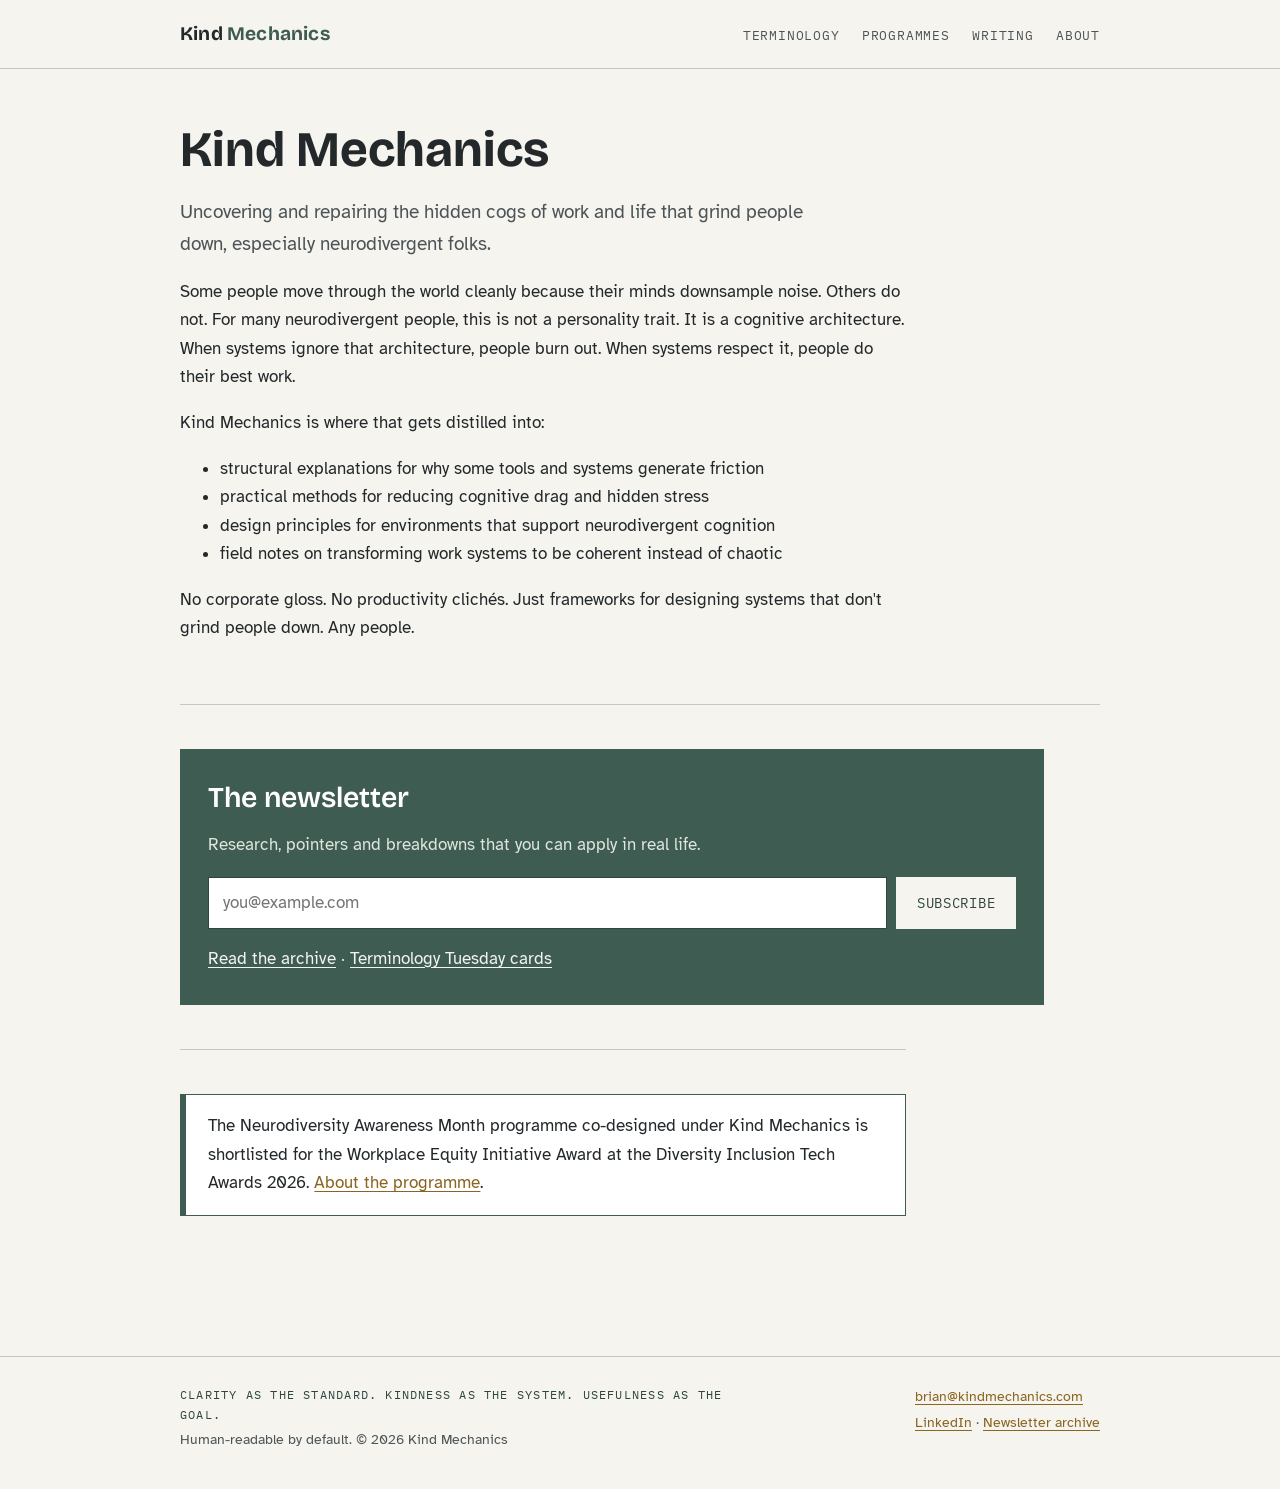
==== index.html @ a437c19c "Add files via upload" ====
<!DOCTYPE html>
<html lang="en-IE">
<head>
<meta charset="utf-8">
<meta name="viewport" content="width=device-width, initial-scale=1">
<title>Kind Mechanics</title>
<meta name="description" content="Kind Mechanics uncovers and repairs the hidden cogs of work and life that grind people down, especially neurodivergent folks.">
<link rel="preconnect" href="https://fonts.googleapis.com">
<link rel="preconnect" href="https://fonts.gstatic.com" crossorigin>
<link href="https://fonts.googleapis.com/css2?family=Atkinson+Hyperlegible:ital,wght@0,400;0,700;1,400&family=Bricolage+Grotesque:wght@500;600;700&family=IBM+Plex+Mono:wght@400;500&display=swap" rel="stylesheet">
<link rel="stylesheet" href="style.css">
</head>
<body>
<a class="skip-link" href="#main">Skip to content</a>

<header class="site">
  <div class="site-inner">
    <a class="wordmark" href="index.html">Kind<span> Mechanics</span></a>
    <nav class="primary" aria-label="Site">
      <a href="https://terminology.kindmechanics.com/">Terminology</a>
      <a href="work.html">Programmes</a>
      <a href="writing.html">Writing</a>
      <a href="about.html">About</a>
    </nav>
  </div>
</header>

<main id="main">

  <section class="prose" style="padding-top:3.25rem;">
    <h1>Kind Mechanics</h1>
    <p class="lede">Uncovering and repairing the hidden cogs of work and life that grind people down, especially neurodivergent folks.</p>
    <p>Some people move through the world cleanly because their minds downsample noise. Others do not. For many neurodivergent people, this is not a personality trait. It is a cognitive architecture. When systems ignore that architecture, people burn out. When systems respect it, people do their best work.</p>
    <p>Kind Mechanics is where that gets distilled into:</p>
    <ul>
      <li>structural explanations for why some tools and systems generate friction</li>
      <li>practical methods for reducing cognitive drag and hidden stress</li>
      <li>design principles for environments that support neurodivergent cognition</li>
      <li>field notes on transforming work systems to be coherent instead of chaotic</li>
    </ul>
    <p>No corporate gloss. No productivity clichés. Just frameworks for designing systems that don't grind people down. Any people.</p>
  </section>

  <section>
    <div class="subscribe">
      <h2>The newsletter</h2>
      <p>Research, pointers and breakdowns that you can apply in real life.</p>
      <form action="https://buttondown.com/api/emails/embed-subscribe/kindmechanics" method="post" target="_blank">
        <label for="bd-email" style="position:absolute;left:-9999px;">Email address</label>
        <input type="email" name="email" id="bd-email" placeholder="you@example.com" required>
        <button type="submit">Subscribe</button>
      </form>
      <p style="margin-top:1rem;margin-bottom:0;"><a href="https://buttondown.com/kindmechanics/archive/" style="color:#f2f4ef;">Read the archive</a> · <a href="https://terminology.kindmechanics.com/" style="color:#f2f4ef;">Terminology Tuesday cards</a></p>
    </div>
  </section>

  <section class="prose">
    <div class="recognition">
      <p>The Neurodiversity Awareness Month programme co-designed under Kind Mechanics is shortlisted for the Workplace Equity Initiative Award at the Diversity Inclusion Tech Awards 2026. <a href="work.html">About the programme</a>.</p>
    </div>
  </section>

</main>

<footer class="site">
  <div class="foot-inner">
    <div>
      <p class="foot-motto">Clarity as the Standard. Kindness as the System. Usefulness as the Goal.</p>
      <p>Human-readable by default. © 2026 Kind Mechanics</p>
    </div>
    <div>
      <p><a href="mailto:brian@kindmechanics.com">brian@kindmechanics.com</a></p>
      <p><a href="https://www.linkedin.com/company/kind-mechanics/">LinkedIn</a> · <a href="https://buttondown.com/kindmechanics/archive/">Newsletter archive</a></p>
    </div>
  </div>
</footer>
</body>
</html>
---- style.css ----
/* Kind Mechanics — kindmechanics.com
   Palette: workshop enamel + graphite + brass on warm paper.
   Type: Bricolage Grotesque (display) / Atkinson Hyperlegible (body) / IBM Plex Mono (labels).
   Principle: the site demonstrates low cognitive drag. No motion, no tricks. */

:root {
  --paper: #f5f4ee;
  --panel: #edecE3;
  --ink: #23282b;
  --ink-soft: #4c5457;
  --enamel: #3e5c52;
  --enamel-deep: #2e463f;
  --brass: #8a6420;
  --line: #c9c8bc;
  --measure: 66ch;
}

* { box-sizing: border-box; }

html { scroll-behavior: auto; }

body {
  margin: 0;
  background: var(--paper);
  color: var(--ink);
  font-family: "Atkinson Hyperlegible", system-ui, sans-serif;
  font-size: 1.075rem;
  line-height: 1.65;
}

/* ---------- skip link + focus ---------- */

.skip-link {
  position: absolute;
  left: -9999px;
  top: 0;
  background: var(--enamel);
  color: #fff;
  padding: 0.5rem 1rem;
  z-index: 10;
}
.skip-link:focus { left: 0.5rem; top: 0.5rem; }

:focus-visible {
  outline: 3px solid var(--brass);
  outline-offset: 2px;
}

/* ---------- header ---------- */

header.site {
  border-bottom: 1px solid var(--line);
  background: var(--paper);
}

.site-inner {
  max-width: 60rem;
  margin: 0 auto;
  padding: 1.1rem 1.25rem;
  display: flex;
  align-items: baseline;
  justify-content: space-between;
  gap: 1rem;
  flex-wrap: wrap;
}

.wordmark {
  font-family: "Bricolage Grotesque", sans-serif;
  font-weight: 700;
  font-size: 1.2rem;
  letter-spacing: 0.01em;
  color: var(--ink);
  text-decoration: none;
}
.wordmark span { color: var(--enamel); }

nav.primary { display: flex; gap: 1.4rem; flex-wrap: wrap; }

nav.primary a {
  font-family: "IBM Plex Mono", monospace;
  font-size: 0.82rem;
  letter-spacing: 0.06em;
  text-transform: uppercase;
  color: var(--ink-soft);
  text-decoration: none;
  padding-bottom: 2px;
  border-bottom: 2px solid transparent;
}
nav.primary a:hover { color: var(--ink); border-bottom-color: var(--line); }
nav.primary a[aria-current="page"] {
  color: var(--enamel-deep);
  border-bottom-color: var(--enamel);
}

/* ---------- layout ---------- */

main {
  max-width: 60rem;
  margin: 0 auto;
  padding: 0 1.25rem 4rem;
}

section { padding: 2.75rem 0; }
section + section { border-top: 1px solid var(--line); }

.prose { max-width: var(--measure); }
.prose p { margin: 0 0 1.1rem; }

.eyebrow {
  font-family: "IBM Plex Mono", monospace;
  font-size: 0.78rem;
  letter-spacing: 0.14em;
  text-transform: uppercase;
  color: var(--brass);
  margin: 0 0 0.9rem;
}

h1, h2, h3 {
  font-family: "Bricolage Grotesque", sans-serif;
  line-height: 1.15;
  color: var(--ink);
  margin: 0 0 1.2rem;
}
h1 { font-size: clamp(2rem, 5vw, 3.1rem); font-weight: 700; max-width: 24ch; }
h2 { font-size: clamp(1.35rem, 3vw, 1.8rem); font-weight: 600; }
h3 { font-size: 1.12rem; font-weight: 600; margin-bottom: 0.5rem; }

a { color: var(--brass); text-decoration-thickness: 1px; text-underline-offset: 3px; }
a:hover { color: var(--enamel-deep); }

.lede {
  font-size: 1.2rem;
  color: var(--ink-soft);
  max-width: 52ch;
}

/* ---------- hero ---------- */

.hero {
  display: grid;
  grid-template-columns: minmax(0, 1.4fr) minmax(0, 1fr);
  gap: 2.5rem;
  align-items: center;
  padding-top: 3.5rem;
}

.hero figure { margin: 0; }
.hero figcaption {
  font-family: "IBM Plex Mono", monospace;
  font-size: 0.74rem;
  color: var(--ink-soft);
  margin-top: 0.6rem;
}

@media (max-width: 46rem) {
  .hero { grid-template-columns: 1fr; }
  .hero figure { max-width: 20rem; }
}

/* ---------- distil grid ---------- */

.distil {
  display: grid;
  grid-template-columns: repeat(auto-fit, minmax(15.5rem, 1fr));
  gap: 1px;
  background: var(--line);
  border: 1px solid var(--line);
  max-width: 54rem;
}
.distil > div {
  background: var(--panel);
  padding: 1.3rem 1.4rem;
}
.distil h3 { color: var(--enamel-deep); }
.distil p { margin: 0; font-size: 0.98rem; color: var(--ink-soft); }

/* ---------- recognition strip ---------- */

.recognition {
  border: 1px solid var(--enamel);
  border-left: 6px solid var(--enamel);
  background: #fff;
  padding: 1.1rem 1.4rem;
  max-width: 54rem;
}
.recognition p { margin: 0; }
.recognition .eyebrow { margin-bottom: 0.35rem; }

/* ---------- entries (work / writing lists) ---------- */

.entry {
  max-width: var(--measure);
  padding: 1.6rem 0;
}
.entry + .entry { border-top: 1px dashed var(--line); }
.entry .meta {
  font-family: "IBM Plex Mono", monospace;
  font-size: 0.76rem;
  letter-spacing: 0.08em;
  text-transform: uppercase;
  color: var(--ink-soft);
  margin-bottom: 0.4rem;
}
.entry p:last-child { margin-bottom: 0; }

/* ---------- newsletter ---------- */

.subscribe {
  background: var(--enamel);
  color: #f2f4ef;
  padding: 2rem 1.75rem;
  max-width: 54rem;
}
.subscribe h2 { color: #fff; margin-bottom: 0.5rem; }
.subscribe p { color: #dfe6dd; max-width: 52ch; }
.subscribe form { display: flex; gap: 0.6rem; flex-wrap: wrap; margin-top: 1.1rem; }
.subscribe input[type="email"] {
  flex: 1 1 16rem;
  padding: 0.65rem 0.85rem;
  font: inherit;
  border: 1px solid var(--enamel-deep);
  background: #fff;
  color: var(--ink);
}
.subscribe button {
  padding: 0.65rem 1.3rem;
  font-family: "IBM Plex Mono", monospace;
  font-size: 0.85rem;
  letter-spacing: 0.05em;
  text-transform: uppercase;
  border: none;
  background: var(--paper);
  color: var(--enamel-deep);
  cursor: pointer;
}
.subscribe button:hover { background: #fff; }

/* ---------- footer ---------- */

footer.site {
  border-top: 1px solid var(--line);
  margin-top: 2rem;
}
.foot-inner {
  max-width: 60rem;
  margin: 0 auto;
  padding: 1.6rem 1.25rem 2.2rem;
  display: flex;
  justify-content: space-between;
  gap: 1.5rem;
  flex-wrap: wrap;
  font-size: 0.9rem;
  color: var(--ink-soft);
}
.foot-inner p { margin: 0.15rem 0; }
.foot-motto {
  max-width: 34rem;
  font-family: "IBM Plex Mono", monospace;
  font-size: 0.76rem;
  letter-spacing: 0.1em;
  text-transform: uppercase;
  color: var(--enamel-deep);
}

/* ---------- colophon ---------- */

.colophon {
  border: 1px dashed var(--line);
  background: var(--panel);
  padding: 1.3rem 1.5rem;
  max-width: var(--measure);
  font-size: 0.95rem;
  color: var(--ink-soft);
}
.colophon p { margin: 0 0 0.7rem; }
.colophon p:last-child { margin: 0; }

/* ---------- reduced motion (belt and braces: there is none anyway) ---------- */

@media (prefers-reduced-motion: reduce) {
  *, *::before, *::after { animation: none !important; transition: none !important; }
}
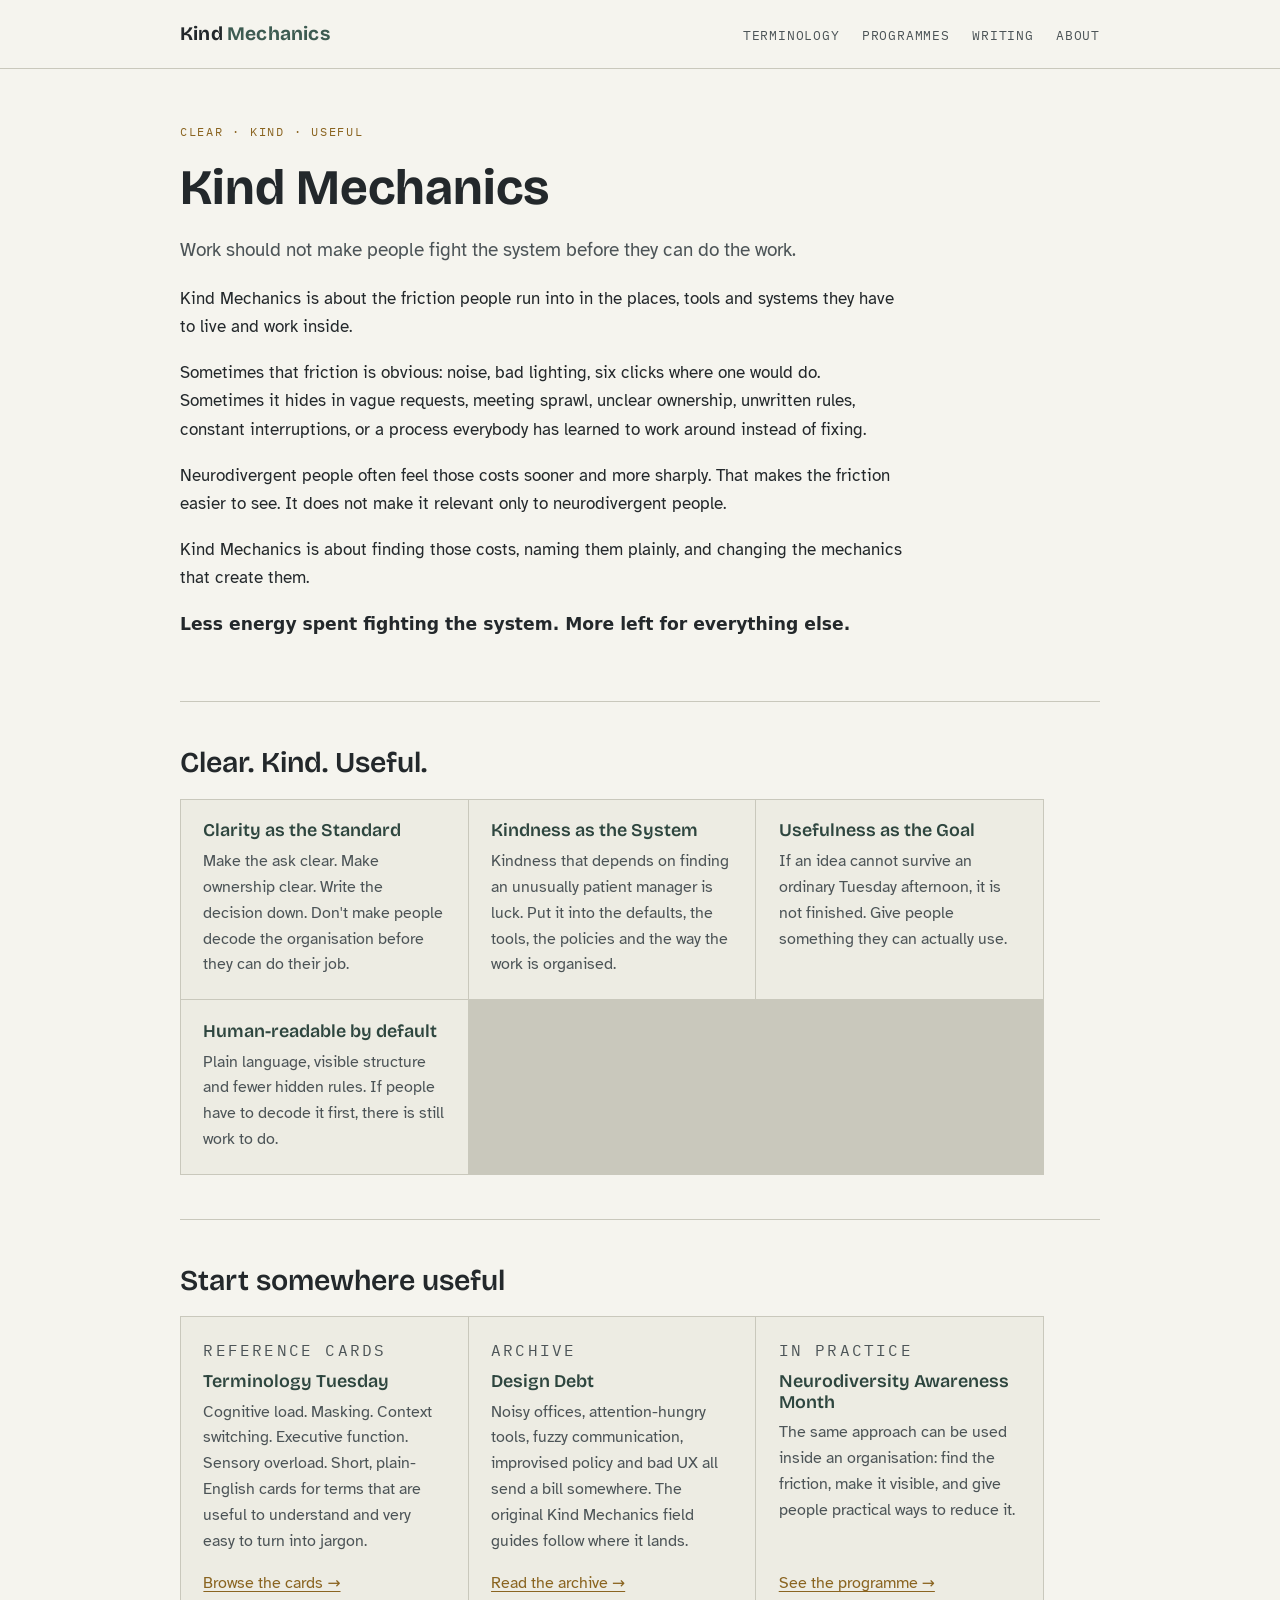
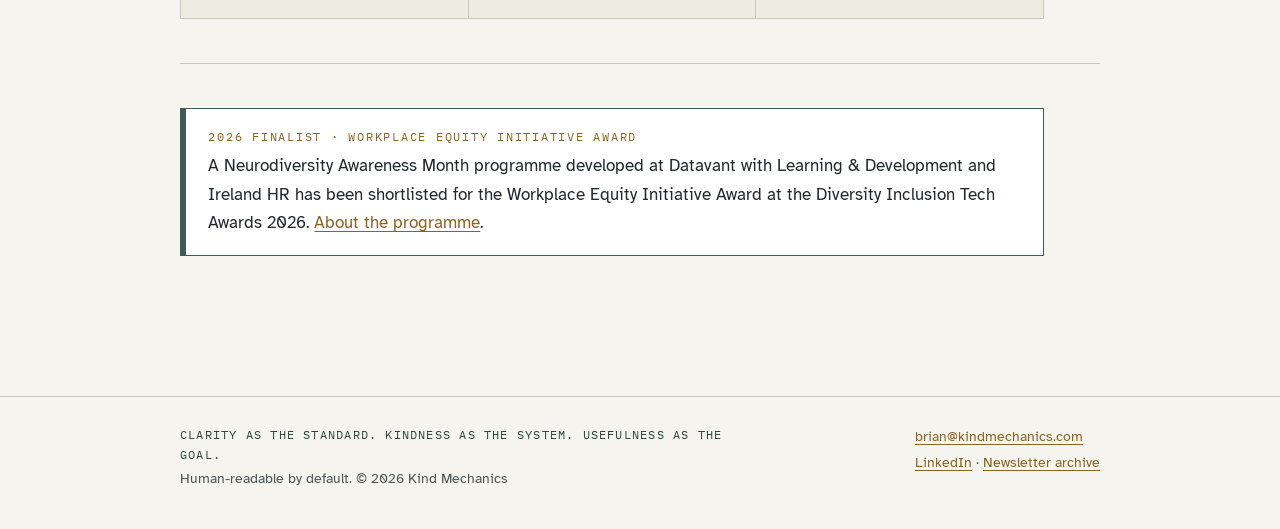
==== commit d232e1f7: "Add files via upload" ====
--- a/index.html
+++ b/index.html
@@ -4,7 +4,7 @@
 <meta charset="utf-8">
 <meta name="viewport" content="width=device-width, initial-scale=1">
 <title>Kind Mechanics</title>
-<meta name="description" content="Kind Mechanics uncovers and repairs the hidden cogs of work and life that grind people down, especially neurodivergent folks.">
+<meta name="description" content="Kind Mechanics finds the hidden friction in workplaces, tools and systems, then looks for clearer, kinder and more useful ways to design them.">
 <link rel="preconnect" href="https://fonts.googleapis.com">
 <link rel="preconnect" href="https://fonts.gstatic.com" crossorigin>
 <link href="https://fonts.googleapis.com/css2?family=Atkinson+Hyperlegible:ital,wght@0,400;0,700;1,400&family=Bricolage+Grotesque:wght@500;600;700&family=IBM+Plex+Mono:wght@400;500&display=swap" rel="stylesheet">
@@ -15,6 +15,7 @@
 
 <header class="site">
   <div class="site-inner">
+    <!-- Replace this text wordmark with the original Kind Mechanics logo when the logo asset is added to the repo. -->
     <a class="wordmark" href="index.html">Kind<span> Mechanics</span></a>
     <nav class="primary" aria-label="Site">
       <a href="https://terminology.kindmechanics.com/">Terminology</a>
@@ -27,36 +28,67 @@
 
 <main id="main">
 
-  <section class="prose" style="padding-top:3.25rem;">
+  <section class="prose intro">
+    <p class="eyebrow">Clear · Kind · Useful</p>
     <h1>Kind Mechanics</h1>
-    <p class="lede">Uncovering and repairing the hidden cogs of work and life that grind people down, especially neurodivergent folks.</p>
-    <p>Some people move through the world cleanly because their minds downsample noise. Others do not. For many neurodivergent people, this is not a personality trait. It is a cognitive architecture. When systems ignore that architecture, people burn out. When systems respect it, people do their best work.</p>
-    <p>Kind Mechanics is where that gets distilled into:</p>
-    <ul>
-      <li>structural explanations for why some tools and systems generate friction</li>
-      <li>practical methods for reducing cognitive drag and hidden stress</li>
-      <li>design principles for environments that support neurodivergent cognition</li>
-      <li>field notes on transforming work systems to be coherent instead of chaotic</li>
-    </ul>
-    <p>No corporate gloss. No productivity clichés. Just frameworks for designing systems that don't grind people down. Any people.</p>
+    <p class="lede">Work should not make people fight the system before they can do the work.</p>
+    <p>Kind Mechanics is about the friction people run into in the places, tools and systems they have to live and work inside.</p>
+    <p>Sometimes that friction is obvious: noise, bad lighting, six clicks where one would do. Sometimes it hides in vague requests, meeting sprawl, unclear ownership, unwritten rules, constant interruptions, or a process everybody has learned to work around instead of fixing.</p>
+    <p>Neurodivergent people often feel those costs sooner and more sharply. That makes the friction easier to see. It does not make it relevant only to neurodivergent people.</p>
+    <p>Kind Mechanics is about finding those costs, naming them plainly, and changing the mechanics that create them.</p>
+    <p><strong>Less energy spent fighting the system. More left for everything else.</strong></p>
   </section>
 
   <section>
-    <div class="subscribe">
-      <h2>The newsletter</h2>
-      <p>Research, pointers and breakdowns that you can apply in real life.</p>
-      <form action="https://buttondown.com/api/emails/embed-subscribe/kindmechanics" method="post" target="_blank">
-        <label for="bd-email" style="position:absolute;left:-9999px;">Email address</label>
-        <input type="email" name="email" id="bd-email" placeholder="you@example.com" required>
-        <button type="submit">Subscribe</button>
-      </form>
-      <p style="margin-top:1rem;margin-bottom:0;"><a href="https://buttondown.com/kindmechanics/archive/" style="color:#f2f4ef;">Read the archive</a> · <a href="https://terminology.kindmechanics.com/" style="color:#f2f4ef;">Terminology Tuesday cards</a></p>
+    <h2>Clear. Kind. Useful.</h2>
+    <div class="distil">
+      <div>
+        <h3>Clarity as the Standard</h3>
+        <p>Make the ask clear. Make ownership clear. Write the decision down. Don't make people decode the organisation before they can do their job.</p>
+      </div>
+      <div>
+        <h3>Kindness as the System</h3>
+        <p>Kindness that depends on finding an unusually patient manager is luck. Put it into the defaults, the tools, the policies and the way the work is organised.</p>
+      </div>
+      <div>
+        <h3>Usefulness as the Goal</h3>
+        <p>If an idea cannot survive an ordinary Tuesday afternoon, it is not finished. Give people something they can actually use.</p>
+      </div>
+      <div>
+        <h3>Human-readable by default</h3>
+        <p>Plain language, visible structure and fewer hidden rules. If people have to decode it first, there is still work to do.</p>
+      </div>
     </div>
   </section>
 
-  <section class="prose">
+  <section>
+    <h2>Start somewhere useful</h2>
+    <div class="distil start-grid">
+      <div>
+        <p class="eyebrow">Reference cards</p>
+        <h3>Terminology Tuesday</h3>
+        <p>Cognitive load. Masking. Context switching. Executive function. Sensory overload. Short, plain-English cards for terms that are useful to understand and very easy to turn into jargon.</p>
+        <p class="card-link"><a href="https://terminology.kindmechanics.com/">Browse the cards →</a></p>
+      </div>
+      <div>
+        <p class="eyebrow">Archive</p>
+        <h3>Design Debt</h3>
+        <p>Noisy offices, attention-hungry tools, fuzzy communication, improvised policy and bad UX all send a bill somewhere. The original Kind Mechanics field guides follow where it lands.</p>
+        <p class="card-link"><a href="https://buttondown.com/kindmechanics/archive/">Read the archive →</a></p>
+      </div>
+      <div>
+        <p class="eyebrow">In practice</p>
+        <h3>Neurodiversity Awareness Month</h3>
+        <p>The same approach can be used inside an organisation: find the friction, make it visible, and give people practical ways to reduce it.</p>
+        <p class="card-link"><a href="work.html">See the programme →</a></p>
+      </div>
+    </div>
+  </section>
+
+  <section>
     <div class="recognition">
-      <p>The Neurodiversity Awareness Month programme co-designed under Kind Mechanics is shortlisted for the Workplace Equity Initiative Award at the Diversity Inclusion Tech Awards 2026. <a href="work.html">About the programme</a>.</p>
+      <p class="eyebrow">2026 finalist · Workplace Equity Initiative Award</p>
+      <p>A Neurodiversity Awareness Month programme developed at Datavant with Learning &amp; Development and Ireland HR has been shortlisted for the Workplace Equity Initiative Award at the Diversity Inclusion Tech Awards 2026. <a href="work.html">About the programme</a>.</p>
     </div>
   </section>
 
--- a/style.css
+++ b/style.css
@@ -280,3 +280,43 @@
 @media (prefers-reduced-motion: reduce) {
   *, *::before, *::after { animation: none !important; transition: none !important; }
 }
+
+/* ---------- revised content helpers ---------- */
+
+.intro { padding-top: 3.25rem; }
+
+.pull-line {
+  font-family: "Bricolage Grotesque", sans-serif;
+  font-size: 1.28rem;
+  font-weight: 600;
+  color: var(--enamel-deep);
+}
+
+.start-grid > div { display: flex; flex-direction: column; }
+.start-grid .eyebrow { margin-bottom: 0.45rem; }
+.start-grid .card-link { margin-top: auto; padding-top: 1rem; }
+
+.guide-list {
+  border-left: 3px solid var(--line);
+  padding-left: 1.2rem;
+  margin: 1.3rem 0 1.5rem;
+}
+.guide-list p { margin: 0 0 1rem; }
+.guide-list p:last-child { margin-bottom: 0; }
+
+.compact-subscribe { margin-top: 0; }
+.subscribe-links { margin-top: 1rem; margin-bottom: 0; }
+.subscribe a { color: #f2f4ef; }
+.subscribe a:hover { color: #fff; }
+
+.visually-hidden {
+  position: absolute;
+  width: 1px;
+  height: 1px;
+  padding: 0;
+  margin: -1px;
+  overflow: hidden;
+  clip: rect(0, 0, 0, 0);
+  white-space: nowrap;
+  border: 0;
+}
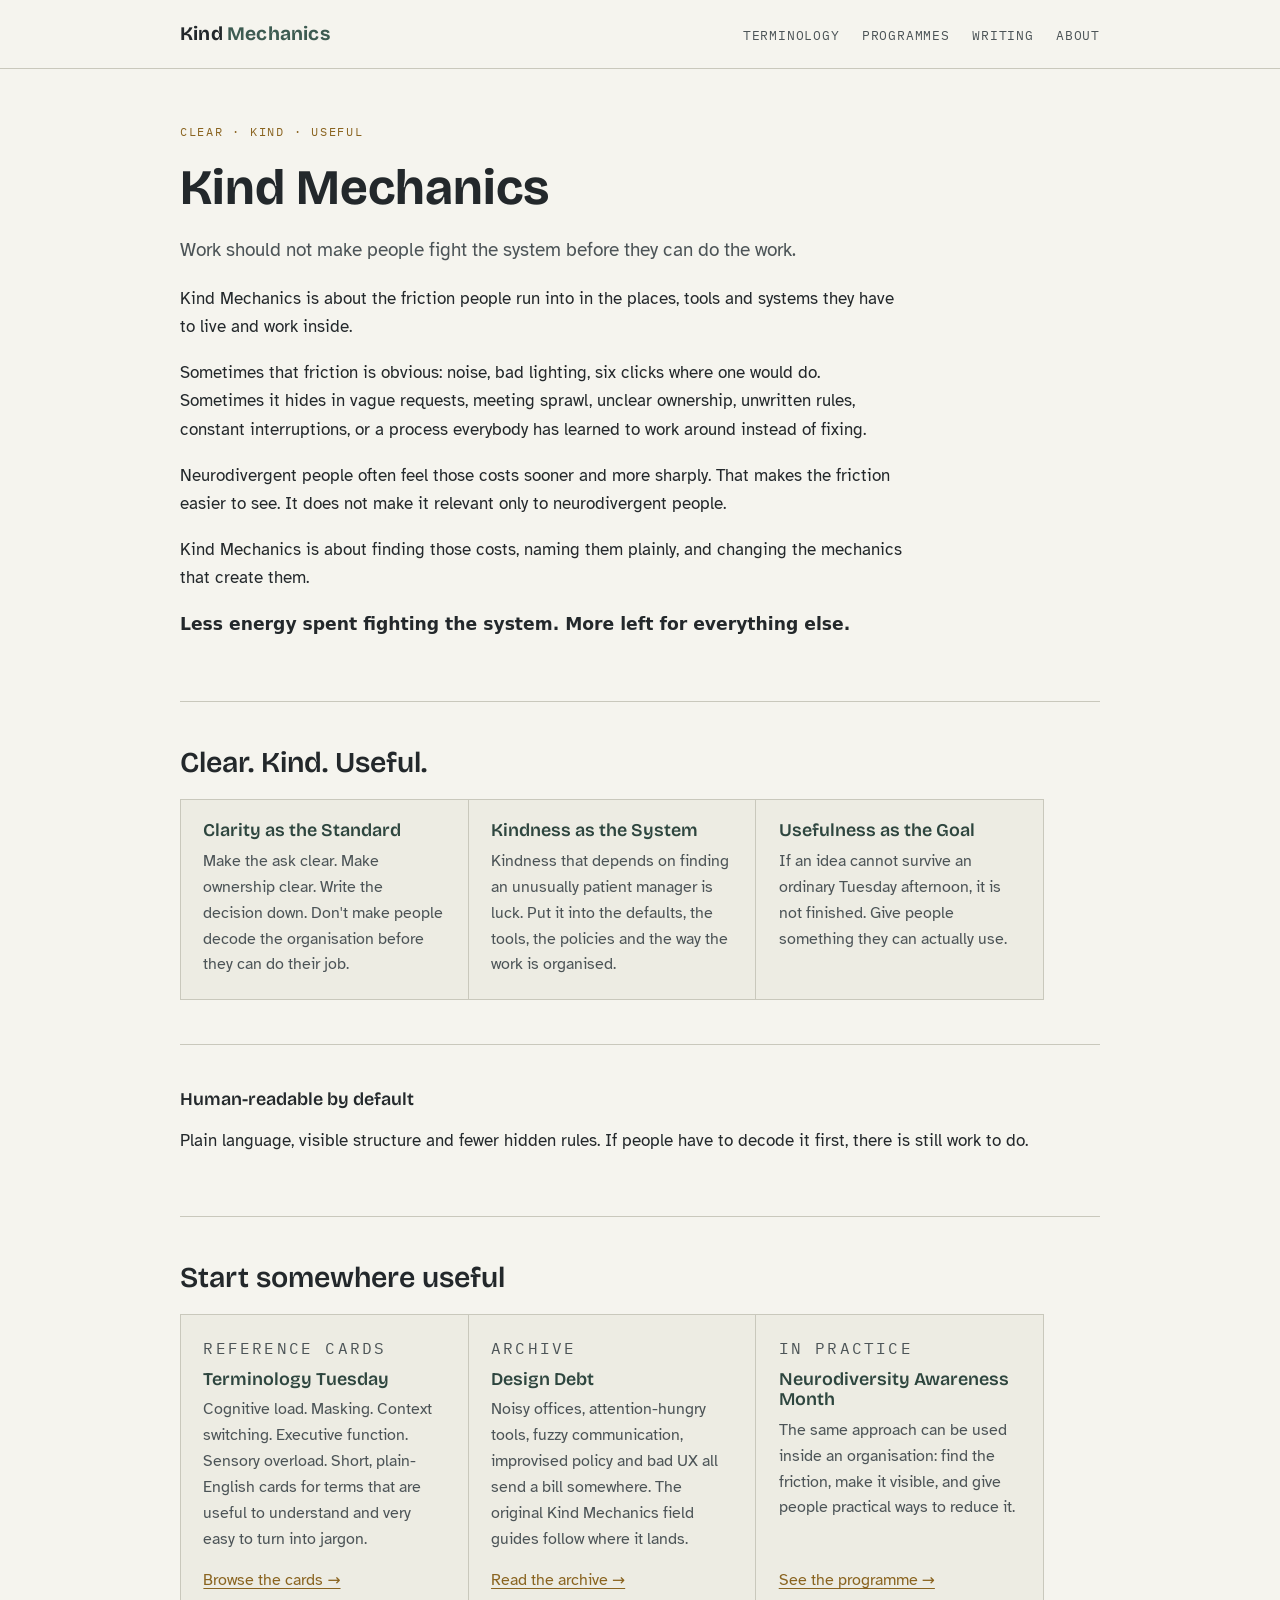
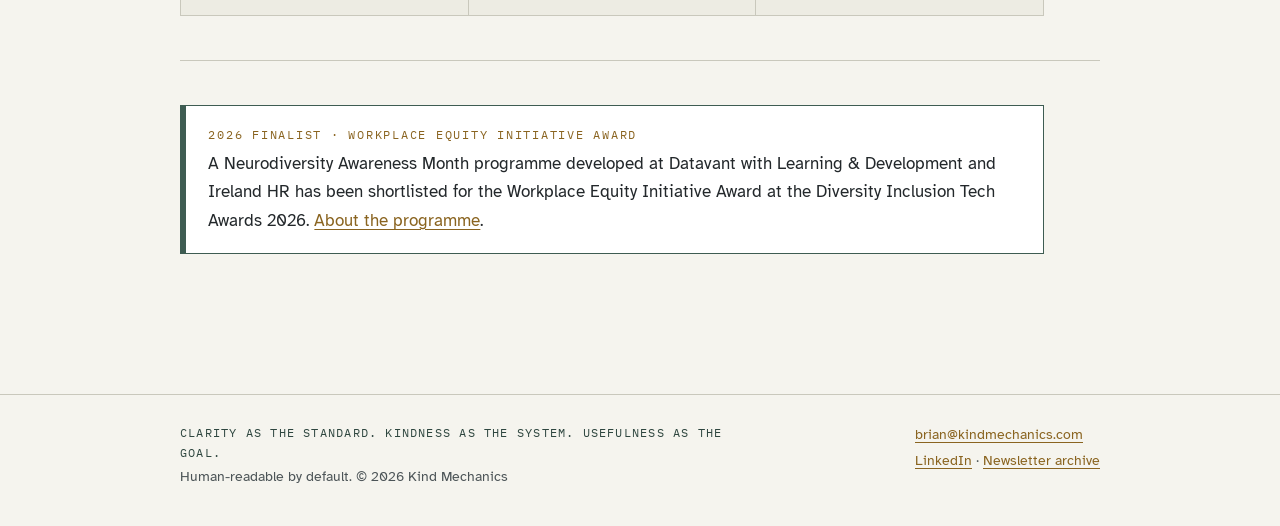
==== commit 40f8d868: "Update index.html" ====
--- a/index.html
+++ b/index.html
@@ -54,6 +54,8 @@
         <h3>Usefulness as the Goal</h3>
         <p>If an idea cannot survive an ordinary Tuesday afternoon, it is not finished. Give people something they can actually use.</p>
       </div>
+      </section>
+  <section>
       <div>
         <h3>Human-readable by default</h3>
         <p>Plain language, visible structure and fewer hidden rules. If people have to decode it first, there is still work to do.</p>
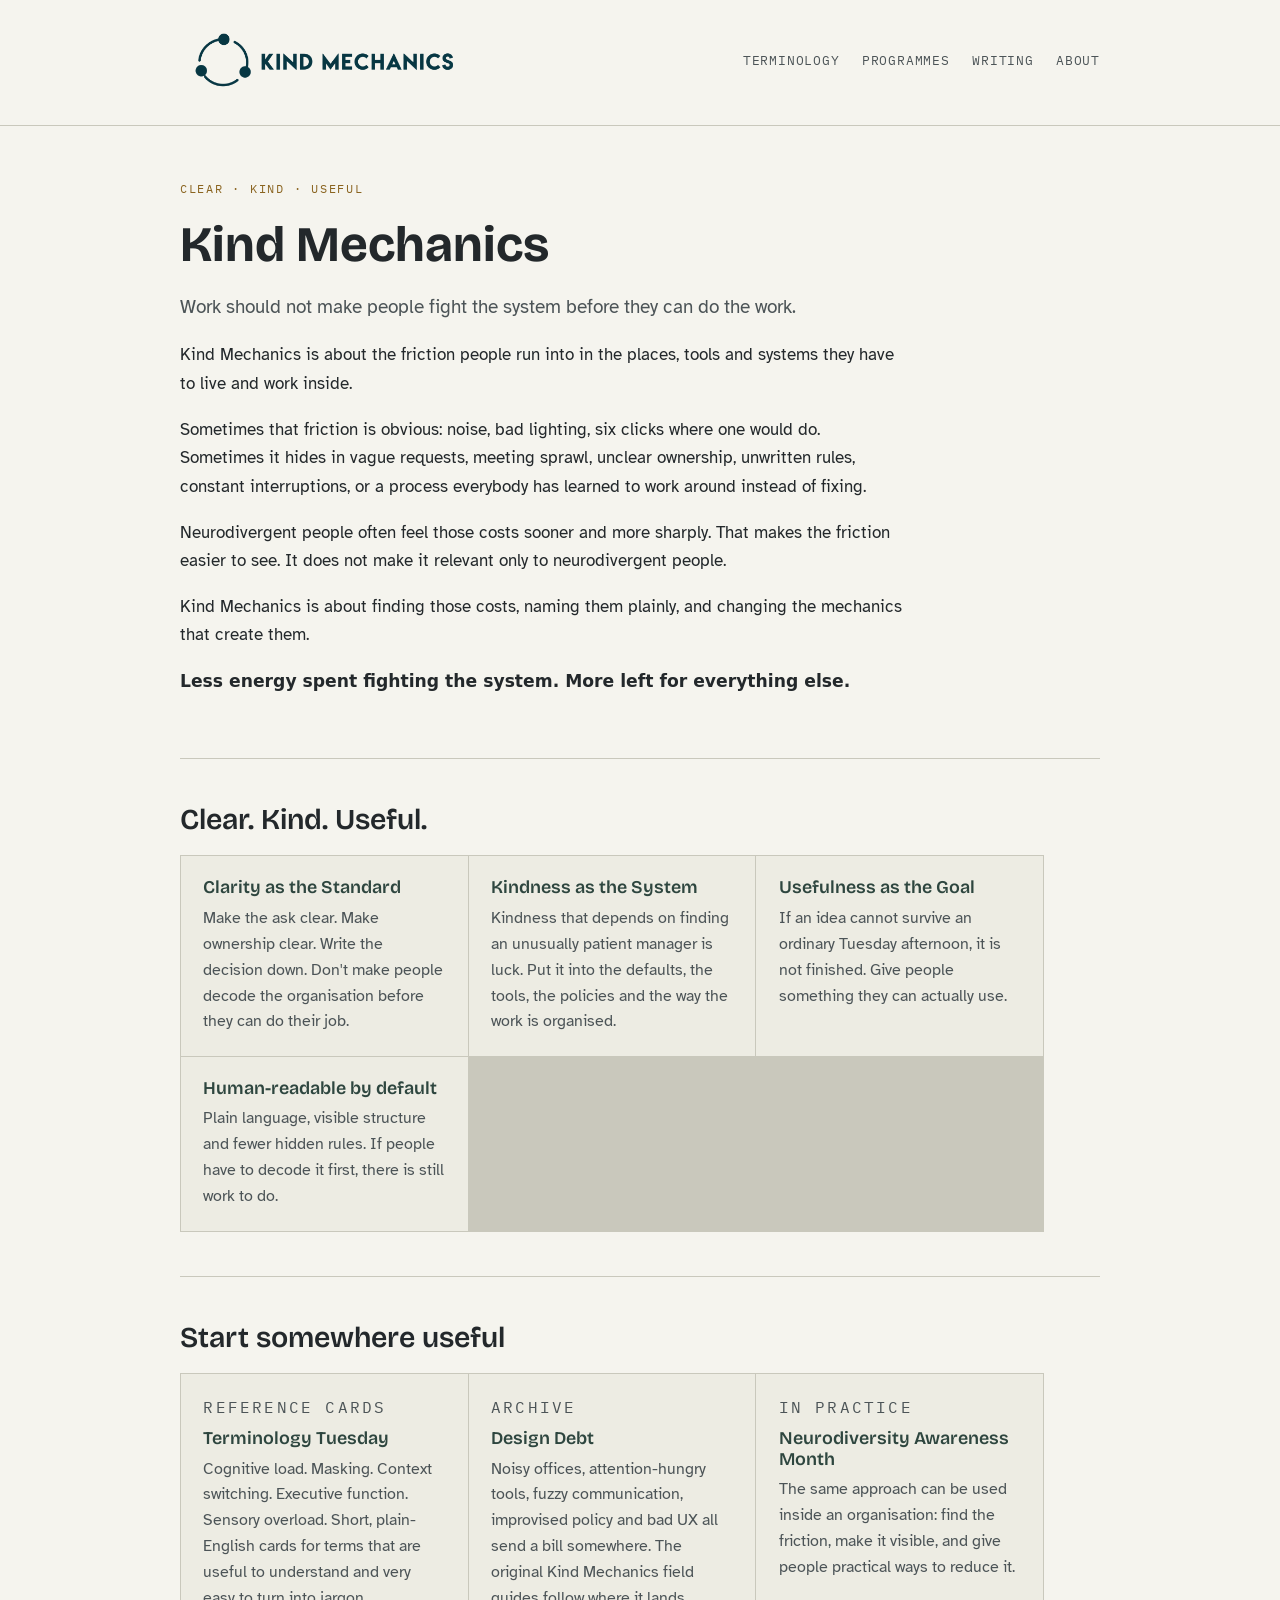
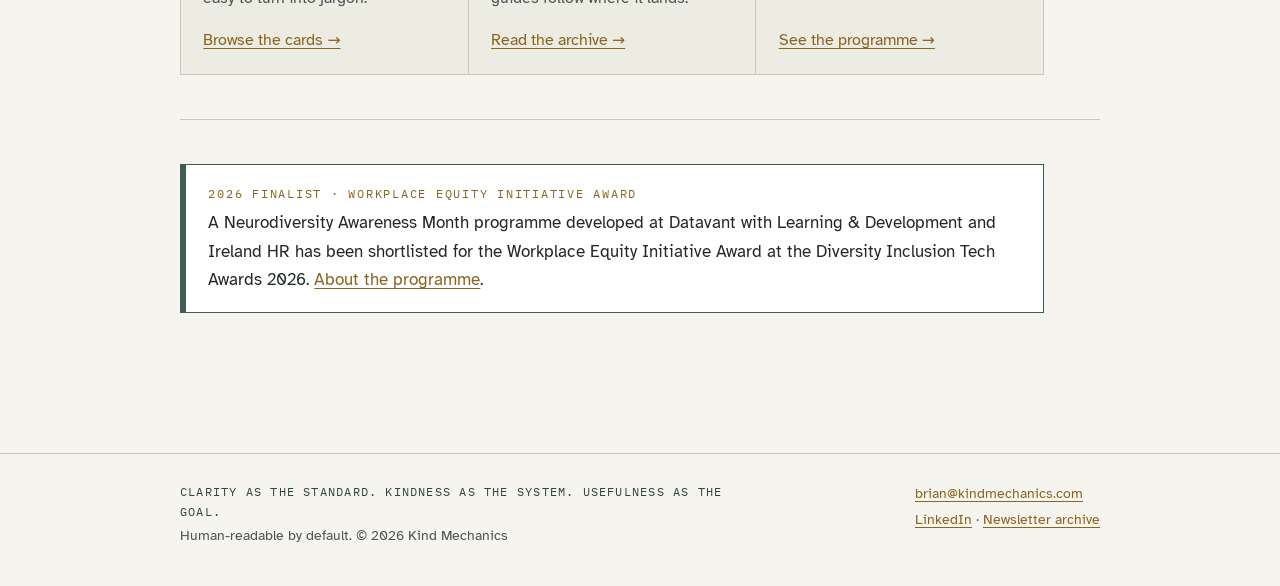
==== commit 7f3bea51: "Add files via upload" ====
--- a/index.html
+++ b/index.html
@@ -15,8 +15,9 @@
 
 <header class="site">
   <div class="site-inner">
-    <!-- Replace this text wordmark with the original Kind Mechanics logo when the logo asset is added to the repo. -->
-    <a class="wordmark" href="index.html">Kind<span> Mechanics</span></a>
+    <a class="wordmark" href="index.html" aria-label="Kind Mechanics home">
+      <img src="logo.png" alt="Kind Mechanics">
+    </a>
     <nav class="primary" aria-label="Site">
       <a href="https://terminology.kindmechanics.com/">Terminology</a>
       <a href="work.html">Programmes</a>
@@ -54,8 +55,6 @@
         <h3>Usefulness as the Goal</h3>
         <p>If an idea cannot survive an ordinary Tuesday afternoon, it is not finished. Give people something they can actually use.</p>
       </div>
-      </section>
-  <section>
       <div>
         <h3>Human-readable by default</h3>
         <p>Plain language, visible structure and fewer hidden rules. If people have to decode it first, there is still work to do.</p>
--- a/style.css
+++ b/style.css
@@ -56,23 +56,36 @@
 .site-inner {
   max-width: 60rem;
   margin: 0 auto;
-  padding: 1.1rem 1.25rem;
+  padding: 0.9rem 1.25rem;
   display: flex;
-  align-items: baseline;
+  align-items: center;
   justify-content: space-between;
-  gap: 1rem;
+  gap: 1.25rem;
   flex-wrap: wrap;
 }
 
 .wordmark {
-  font-family: "Bricolage Grotesque", sans-serif;
-  font-weight: 700;
-  font-size: 1.2rem;
-  letter-spacing: 0.01em;
-  color: var(--ink);
+  display: inline-flex;
+  align-items: center;
+  flex: 0 1 auto;
   text-decoration: none;
 }
-.wordmark span { color: var(--enamel); }
+
+.wordmark img {
+  display: block;
+  width: clamp(13.5rem, 30vw, 18rem);
+  height: auto;
+}
+
+@media (max-width: 42rem) {
+  .site-inner {
+    align-items: flex-start;
+  }
+
+  .wordmark img {
+    width: min(17rem, 78vw);
+  }
+}
 
 nav.primary { display: flex; gap: 1.4rem; flex-wrap: wrap; }
 
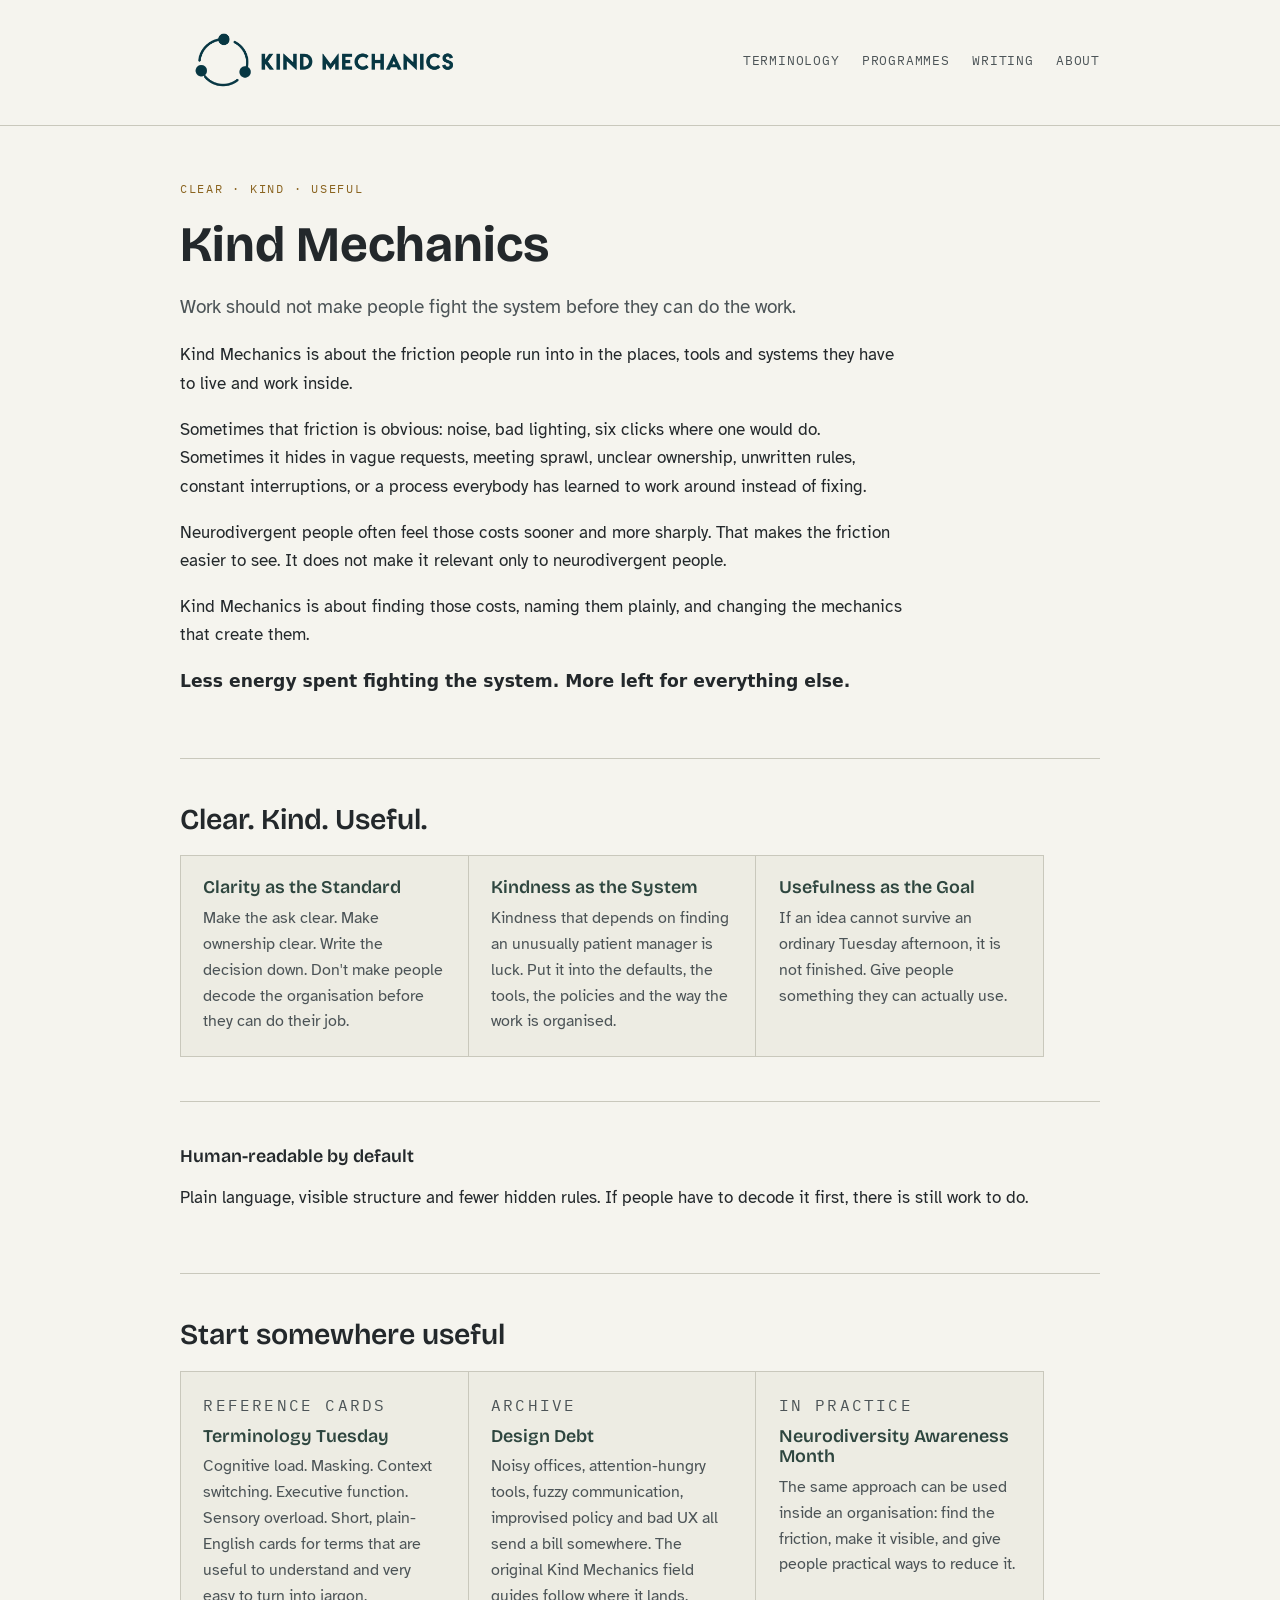
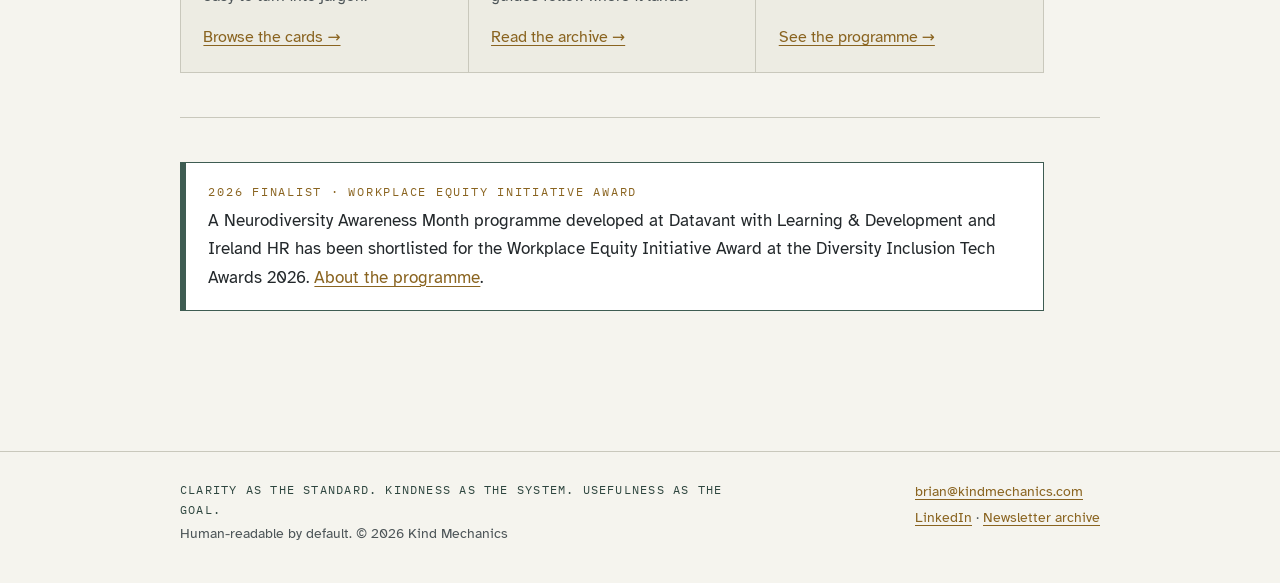
==== commit eac298c8: "Update index.html" ====
--- a/index.html
+++ b/index.html
@@ -55,6 +55,8 @@
         <h3>Usefulness as the Goal</h3>
         <p>If an idea cannot survive an ordinary Tuesday afternoon, it is not finished. Give people something they can actually use.</p>
       </div>
+      </section>
+  <section>
       <div>
         <h3>Human-readable by default</h3>
         <p>Plain language, visible structure and fewer hidden rules. If people have to decode it first, there is still work to do.</p>
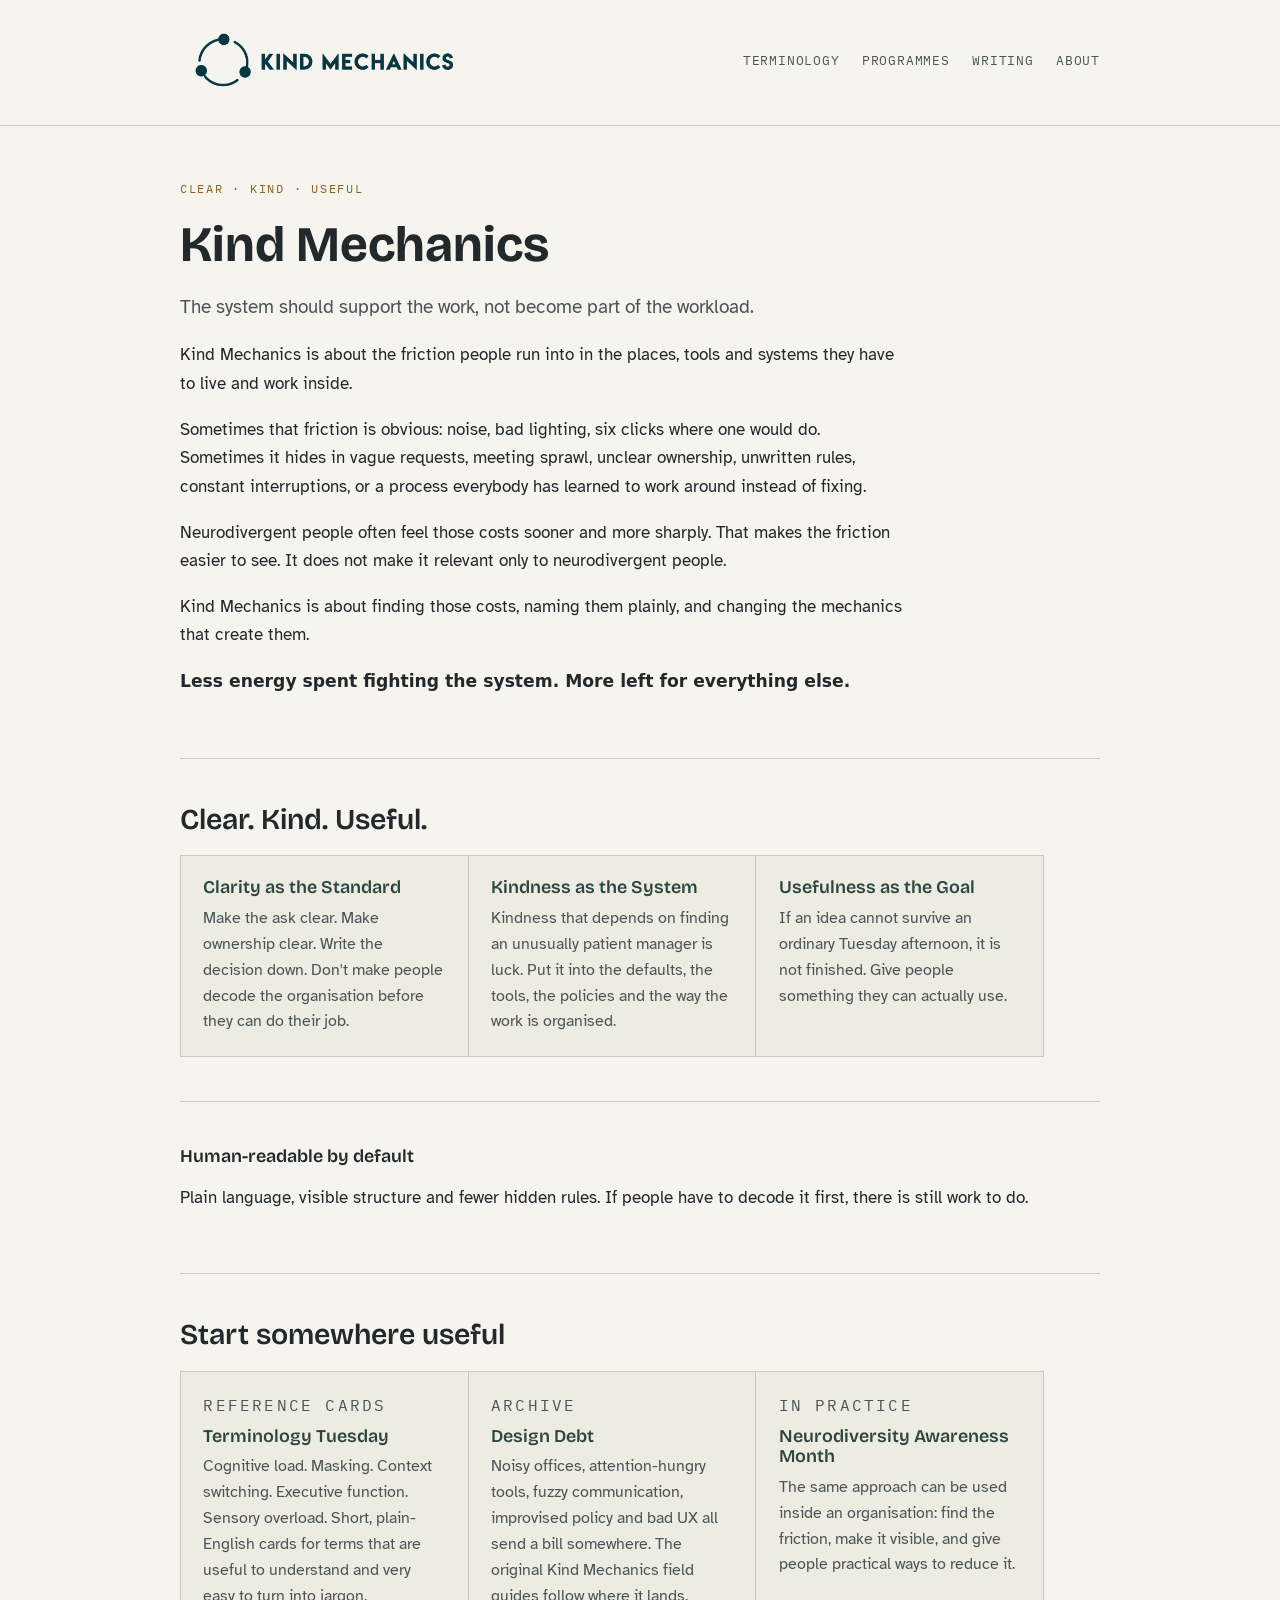
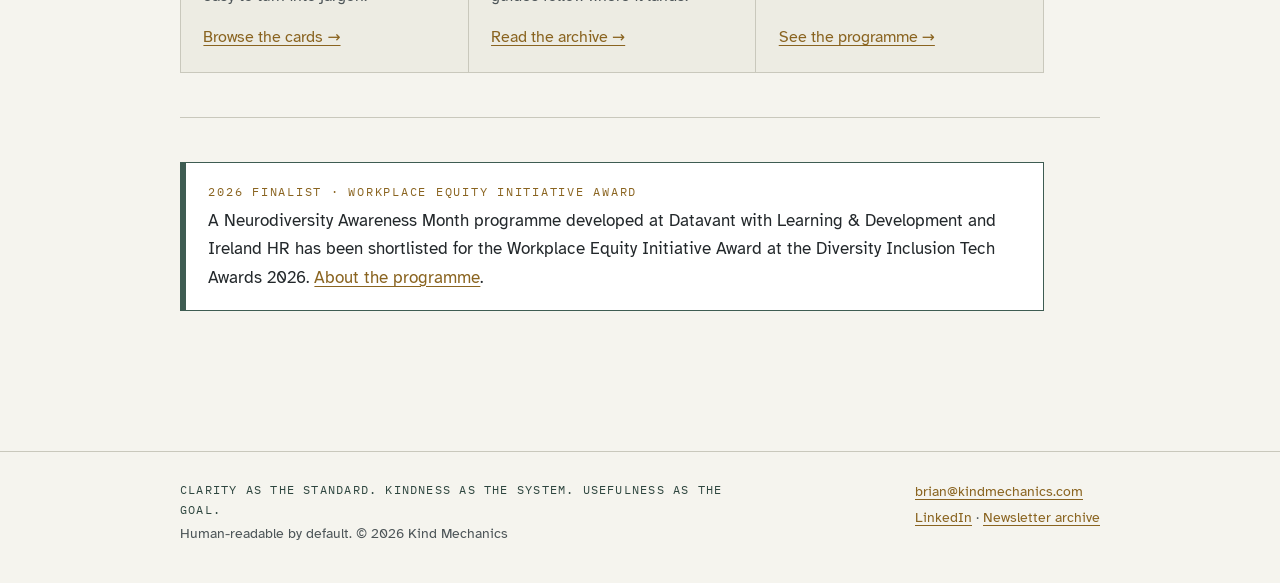
==== commit 1a40077f: "Update index.html" ====
--- a/index.html
+++ b/index.html
@@ -32,7 +32,7 @@
   <section class="prose intro">
     <p class="eyebrow">Clear · Kind · Useful</p>
     <h1>Kind Mechanics</h1>
-    <p class="lede">Work should not make people fight the system before they can do the work.</p>
+    <p class="lede">The system should support the work, not become part of the workload.</p>
     <p>Kind Mechanics is about the friction people run into in the places, tools and systems they have to live and work inside.</p>
     <p>Sometimes that friction is obvious: noise, bad lighting, six clicks where one would do. Sometimes it hides in vague requests, meeting sprawl, unclear ownership, unwritten rules, constant interruptions, or a process everybody has learned to work around instead of fixing.</p>
     <p>Neurodivergent people often feel those costs sooner and more sharply. That makes the friction easier to see. It does not make it relevant only to neurodivergent people.</p>
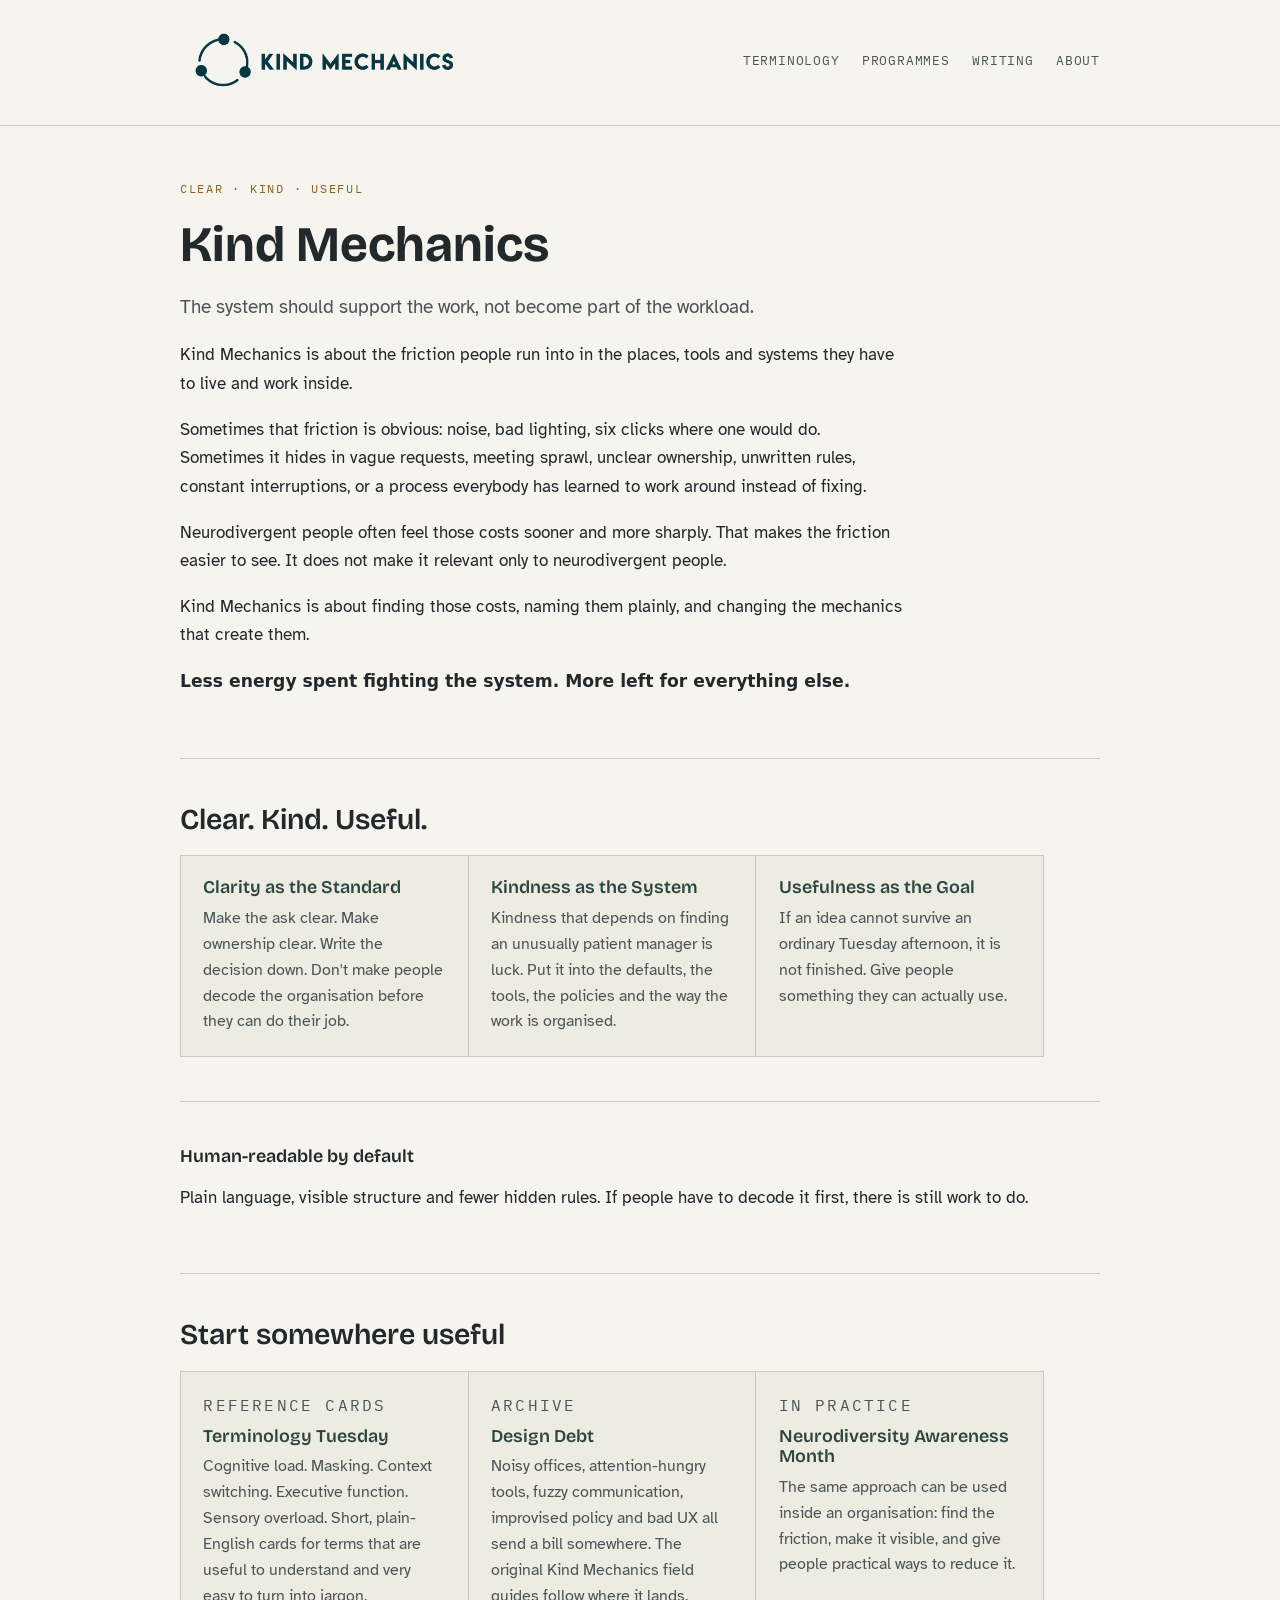
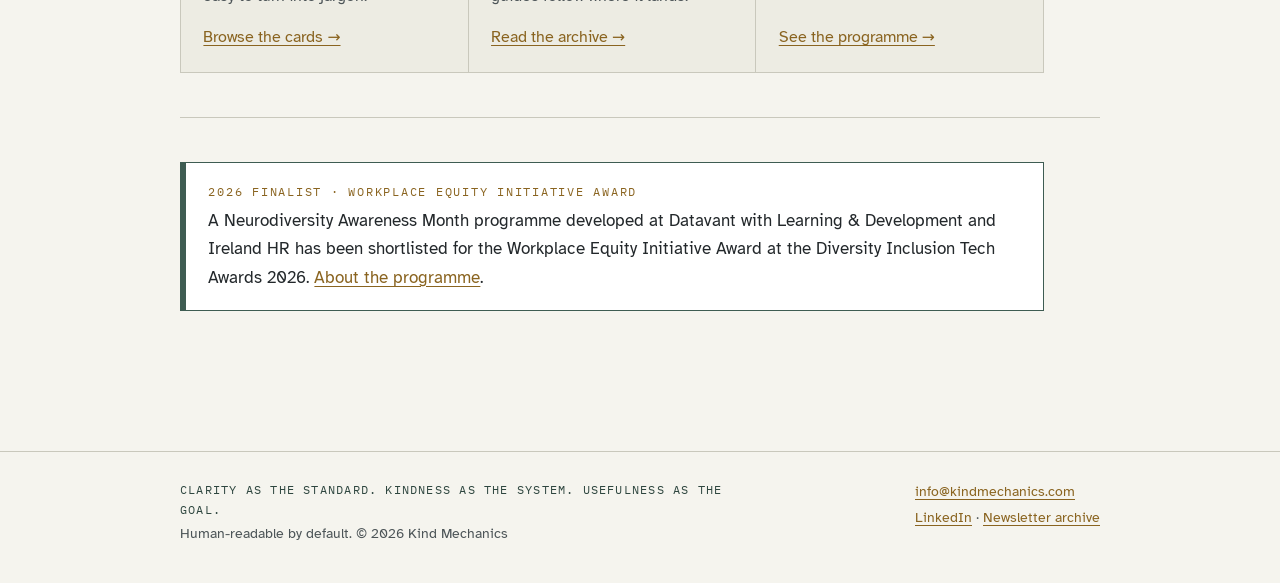
==== commit 8c78803a: "Update index.html" ====
--- a/index.html
+++ b/index.html
@@ -104,7 +104,7 @@
       <p>Human-readable by default. © 2026 Kind Mechanics</p>
     </div>
     <div>
-      <p><a href="mailto:brian@kindmechanics.com">brian@kindmechanics.com</a></p>
+      <p><a href="mailto:brian@kindmechanics.com">info@kindmechanics.com</a></p>
       <p><a href="https://www.linkedin.com/company/kind-mechanics/">LinkedIn</a> · <a href="https://buttondown.com/kindmechanics/archive/">Newsletter archive</a></p>
     </div>
   </div>
